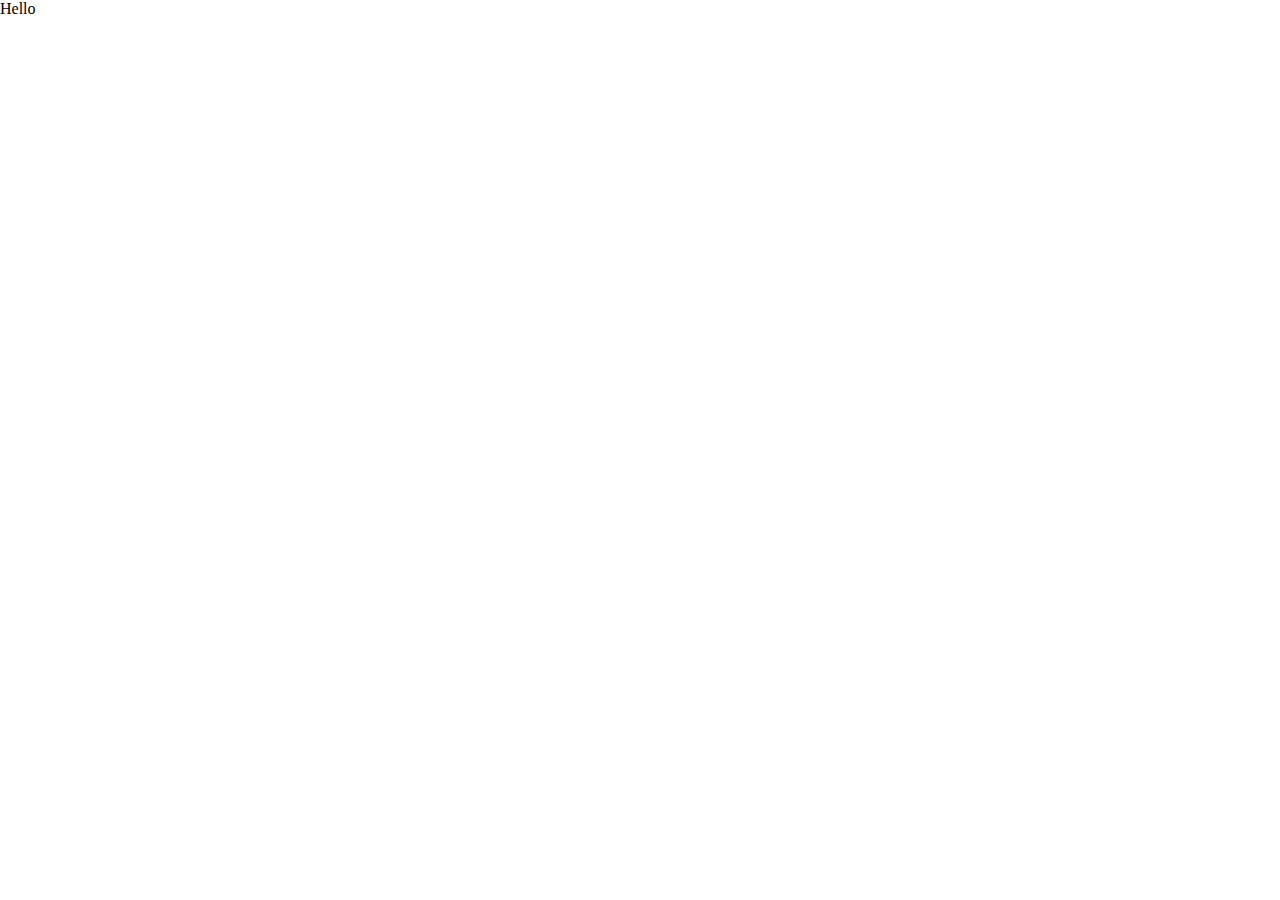
==== HTML/index.html @ b83ea1ef "Khoi tao du an" ====
<!DOCTYPE html>
<html lang="en">
<head>
      <meta charset="UTF-8">
      <meta http-equiv="X-UA-Compatible" content="IE=edge">
      <meta name="viewport" content="width=device-width, initial-scale=1.0">
      <link rel="stylesheet" href="../CSS/styles.css">
      <title>Document</title>
</head>
<body>
      <h1>Hello</h1>
      <script src="../JS/index.js"></script>
</body>
</html>
---- CSS/styles.css ----
*,
*:before,
*:after {
  box-sizing: border-box;
}
* {
  margin: 0;
  padding: 0;
  font: inherit;
}
img,
picture,
svg,
video {
  display: block;
  max-width: 100%;
}
body {
  min-height: 100vh;
}
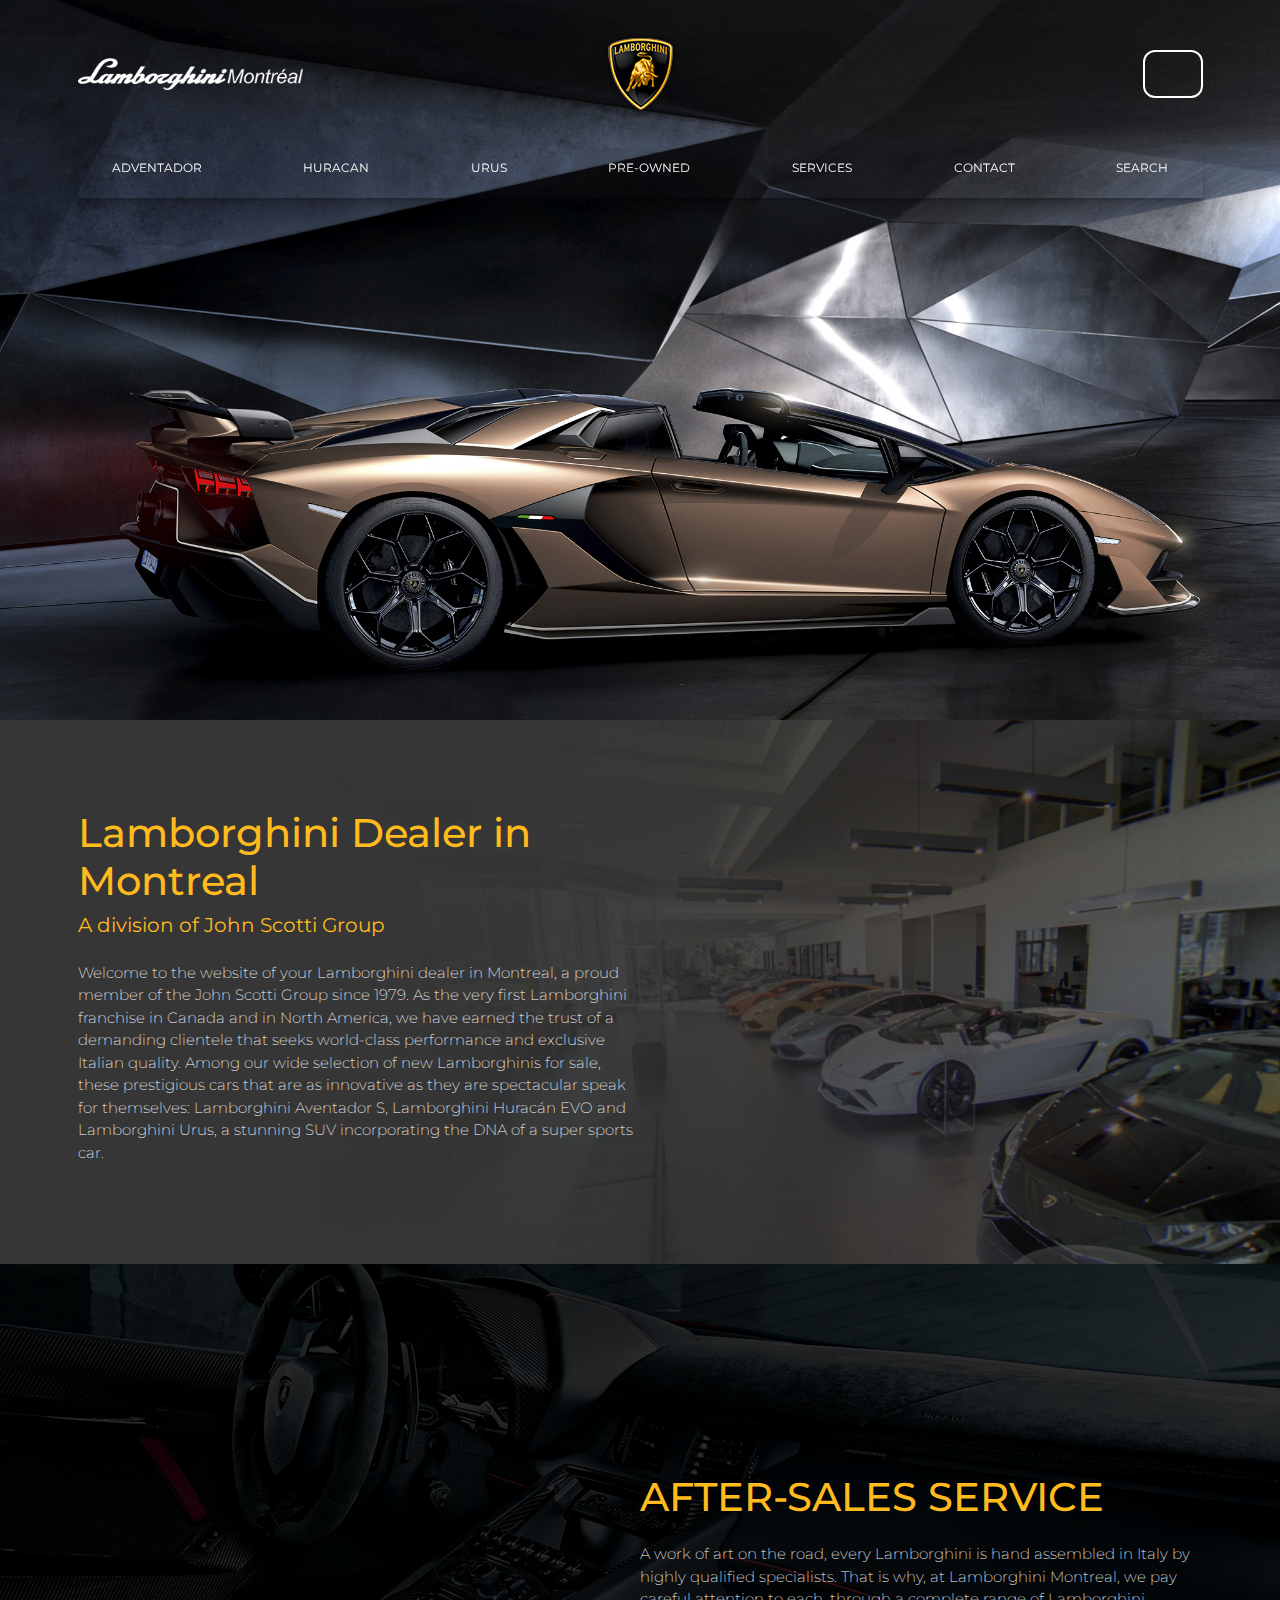
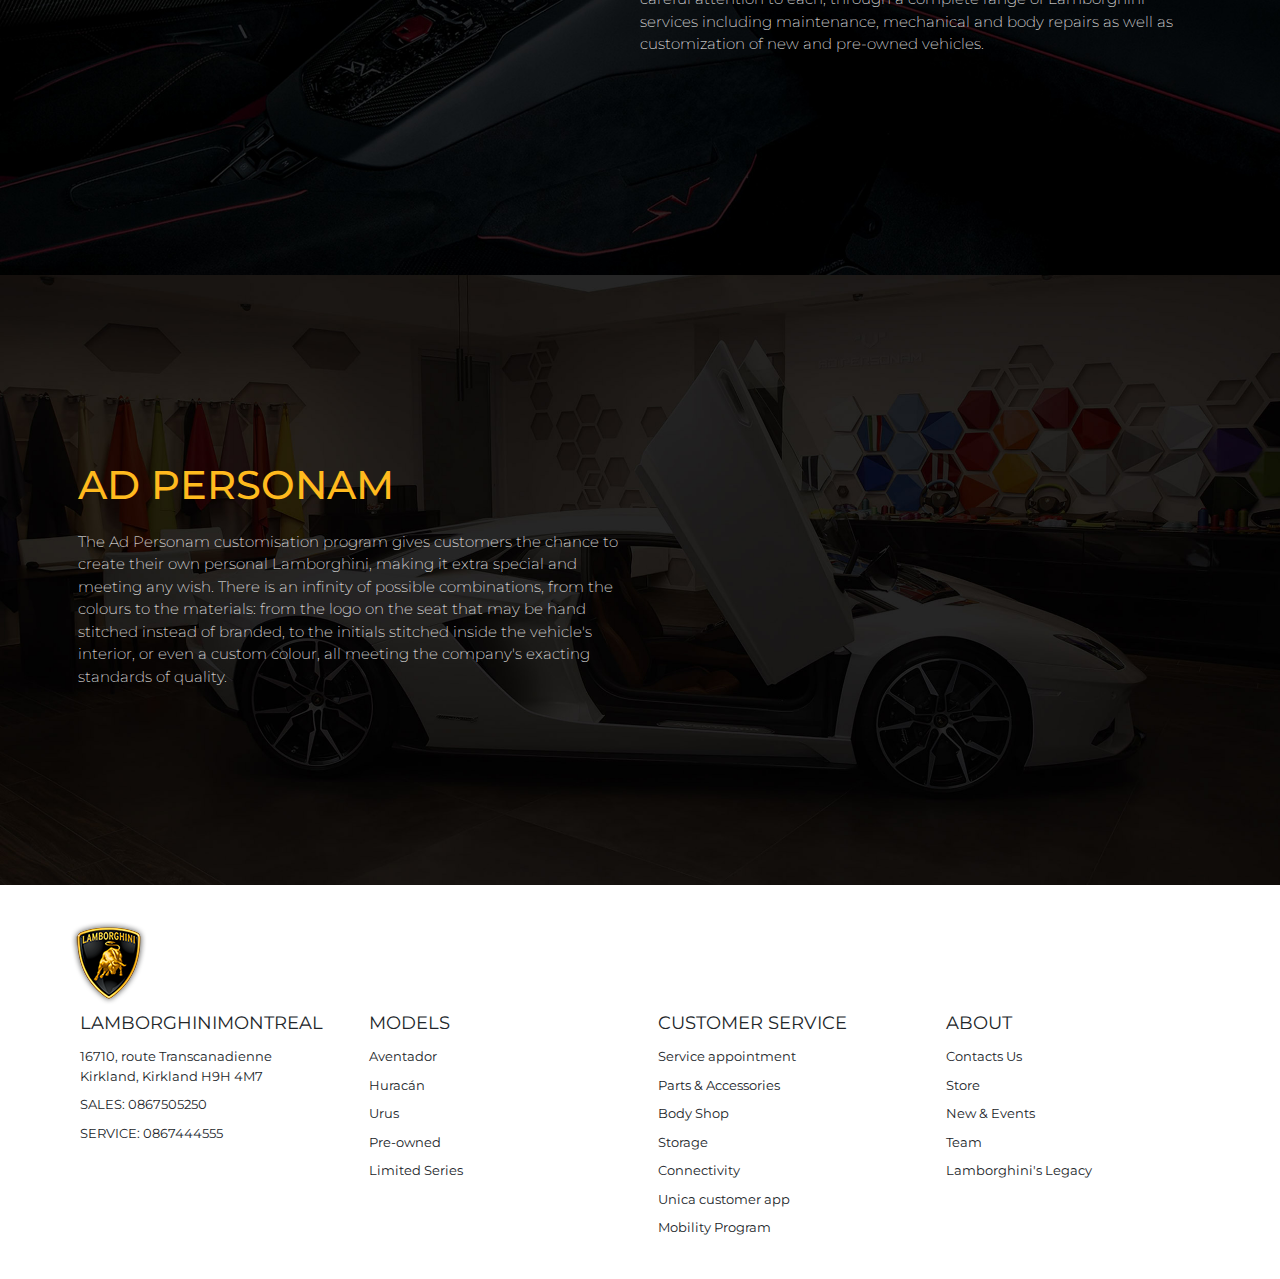
==== commit a7ff4cd6: "home page with navbar responsive for desktop and mobile" ====
--- a/HTML/index.html
+++ b/HTML/index.html
@@ -1,14 +1,239 @@
 <!DOCTYPE html>
 <html lang="en">
+
 <head>
       <meta charset="UTF-8">
       <meta http-equiv="X-UA-Compatible" content="IE=edge">
       <meta name="viewport" content="width=device-width, initial-scale=1.0">
+      <script src="../JS/jquery-3.6.4.min.js"></script>
+      <script src="../JS/bootstrap.min.js"></script>
+      <script src="../JS/bootstrap.js"></script>
+      <link rel="stylesheet" href="../CSS/bootstrap.min.css">
+      <link rel="stylesheet" href="../CSS/bootstrap.css">
+      <link rel="preconnect" href="https://fonts.googleapis.com">
+      <link rel="preconnect" href="https://fonts.gstatic.com" crossorigin>
+      <link rel="stylesheet" href="https://cdnjs.cloudflare.com/ajax/libs/font-awesome/6.4.0/css/all.min.css"
+            integrity="sha512-iecdLmaskl7CVkqkXNQ/ZH/XLlvWZOJyj7Yy7tcenmpD1ypASozpmT/E0iPtmFIB46ZmdtAc9eNBvH0H/ZpiBw=="
+            crossorigin="anonymous" referrerpolicy="no-referrer" />
+      <link href="https://fonts.googleapis.com/css2?family=Montserrat&family=Poppins&display=swap" rel="stylesheet">
       <link rel="stylesheet" href="../CSS/styles.css">
-      <title>Document</title>
+      <link rel="stylesheet" href="../CSS/base.css">
+      <title>CarShop</title>
 </head>
+
 <body>
-      <h1>Hello</h1>
-      <script src="../JS/index.js"></script>
+      <div class="container-fluid">
+            <div class="container-fluid carousel slide carousel-fade" data-bs-ride="carousel" id="banner">
+                  <div class="carousel-inner">
+                        <header id="header" class="container">
+
+                              <div class="header align-items-center">
+                                    <a href="https://www.lamborghinimontreal.com/en/" class="header-logo">
+                                          <img src="../images/logo/lamborghinimontreal_logo.png"
+                                                alt="lamborghini montreal">
+                                    </a>
+                                    <a href="https://www.lamborghinimontreal.com/en/" class="header-logo-brand">
+                                          <img src="../images/logo/logo-brand.png" alt="">
+                                    </a>
+                                    <button class="header-info">
+                                          <a href="tel:0867505250" class="header-info-tel">
+                                                <i class="fa-solid fa-phone"></i>
+                                          </a>
+                                    </button>
+                              </div>
+                              <div class="toggle-button">
+                                    <button class="btn btn-light" type="button" data-bs-toggle="collapse"
+                                          data-bs-target="#collapseExample" aria-expanded="false"
+                                          aria-controls="collapseExample">
+                                          <i class="fa-solid fa-bars"></i>
+                                    </button>
+                              </div>
+                              <nav class="navbar navbar-expand" id="collapseExample">
+                                    <ul class="nav-list">
+                                          <li class="nav-item"><a href="#" class="nav-item-link">adventador</a></li>
+                                          <li class="nav-item"><a href="#" class="nav-item-link">huracan</a></li>
+                                          <li class="nav-item"><a href="#" class="nav-item-link">Urus</a></li>
+                                          <li class="nav-item"><a href="#" class="nav-item-link">pre-owned</a></li>
+                                          <li class="nav-item"><a href="#" class="nav-item-link">services</a>
+                                                <ul class="dropdown">
+                                                      <li class="nav-item"><a href="#"
+                                                                  class="nav-item-link">sub-item</a></li>
+                                                      <li class="nav-item"><a href="#"
+                                                                  class="nav-item-link">sub-item</a></li>
+                                                      <li class="nav-item"><a href="#"
+                                                                  class="nav-item-link">sub-item</a></li>
+                                                      <li class="nav-item"><a href="#"
+                                                                  class="nav-item-link">sub-item</a></li>
+                                                      <li class="nav-item"><a href="#"
+                                                                  class="nav-item-link">sub-item</a></li>
+                                                </ul>
+                                          </li>
+                                          <li class="nav-item"><a href="#" class="nav-item-link">Contact</a>
+                                                <ul class="dropdown">
+                                                      <li class="nav-item"><a href="#"
+                                                                  class="nav-item-link">sub-item</a></li>
+                                                      <li class="nav-item"><a href="#"
+                                                                  class="nav-item-link">sub-item</a></li>
+                                                      <li class="nav-item"><a href="#"
+                                                                  class="nav-item-link">sub-item</a></li>
+                                                </ul>
+                                          </li>
+                                          <li class="nav-item"><a href="#" class="nav-item-link">Search</a></li>
+
+                                    </ul>
+                              </nav>
+                        </header>
+
+                        <div class="carousel-item active " data-bs-interval="2000">
+                              <img src="../images/carousel/2020-Lamborghini-Aventador-SVJ-Roadster-004-1536.jpg" alt=""
+                                    class="carousel-img">
+                        </div>
+                        <div class="carousel-item" data-bs-interval="2000">
+                              <img src="../images/carousel/AventadorLP780-4.png" alt="" class="carousel-img">
+                        </div>
+                        <div class="carousel-item" data-bs-interval="2000">
+                              <img src="../images/carousel/huracan.jpg" alt="" class="carousel-img">
+                        </div>
+                        <div class="carousel-item" data-bs-interval="2000">
+                              <img src="../images/carousel/ultimae_coupe_Compositing_4terzi_00.jpg" alt=""
+                                    class="carousel-img">
+                        </div>
+                        <div class="carousel-item" data-bs-interval="2000">
+                              <img src="../images/carousel/urus_s_family_chooser.jpg" alt="" class="carousel-img">
+                        </div>
+                  </div>
+
+            </div>
+            <div id="content">
+                  <div class="container-fluid ">
+                        <div class="home-content">
+                              <img src="../images/home-bg/home-content-bg.jpg" class="img-fluid" alt="">
+                              <div class="container home__content--left">
+                                    <div class="heading">
+                                          <h2 class="main-heading">Lamborghini Dealer in Montreal</h2>
+                                          <p class="sub-heading">A division of John Scotti Group</p>
+                                    </div>
+                                    <div class="content-detail">
+                                          <p>Welcome to the website of your Lamborghini dealer in Montreal, a proud
+                                                member of the John Scotti Group since 1979. As the very first
+                                                Lamborghini franchise in Canada and in North America, we have earned the
+                                                trust of a demanding clientele that seeks world-class performance and
+                                                exclusive Italian quality. Among our wide selection of new Lamborghinis
+                                                for sale, these prestigious cars that are as innovative as they are
+                                                spectacular speak for themselves: Lamborghini Aventador S, Lamborghini
+                                                Huracán EVO and Lamborghini Urus, a stunning SUV incorporating the DNA
+                                                of a super sports car.</p>
+                                    </div>
+                              </div>
+                        </div>
+                  </div>
+                  <div class="container-fluid ">
+                        <div class="home-content">
+                              <img src="../images/home-bg/featservice-bg.jpg" class="img-fluid" alt="">
+                              <div class="container home__content--right">
+                                    <div class="heading">
+                                          <h2 class="main-heading">AFTER-SALES SERVICE</h2>
+                                          
+                                    </div>
+                                    <div class="content-detail">
+                                          <p>A work of art on the road, every Lamborghini is hand assembled in Italy by highly qualified specialists. That is why, at
+                                          Lamborghini Montreal, we pay careful attention to each, through a complete range of Lamborghini services including
+                                          maintenance, mechanical and body repairs as well as customization of new and pre-owned vehicles.</p>
+                                    </div>
+                              </div>
+                        </div>
+                  </div>
+                  <div class="container-fluid ">
+                        <div class="home-content">
+                              <img src="../images/home-bg/featbuilder-bg.jpg" class="img-fluid" alt="">
+                              <div class="container home__content--left">
+                                    <div class="heading">
+                                          <h2 class="main-heading">AD PERSONAM</h2>
+                                          
+                                    </div>
+                                    <div class="content-detail">
+                                          <p>The Ad Personam customisation program gives customers the chance to create their own personal Lamborghini, making it
+                                          extra special and meeting any wish. There is an infinity of possible combinations, from the colours to the materials:
+                                          from the logo on the seat that may be hand stitched instead of branded, to the initials stitched inside the vehicle's
+                                          interior, or even a custom colour, all meeting the company's exacting standards of quality.</p>
+                                    </div>
+                              </div>
+                        </div>
+                  </div>
+
+                  <footer id="footer" class="container-fluid">
+                        <div class="container">
+                              <div class="footer-logo">
+                                    <img src="../images/logo/logo-brand.png" alt="">
+                              </div>
+                              <div class="row">
+                                    <div class="col-xl-3 col-md-3 col-sm-6">
+                                          <div class="card footer-col" style="width: 100%;">
+                                                <div class="card-header">
+                                                      lamborghinimontreal
+
+                                                </div>
+                                                <ul class="list-group list-group-flush">
+                                                      <li class="list-group-item">16710, route Transcanadienne
+                                                            Kirkland, Kirkland
+                                                            H9H 4M7</li>
+                                                      <li class="list-group-item">SALES: 0867505250</li>
+                                                      <li class="list-group-item">SERVICE: 0867444555</li>
+                                                </ul>
+                                          </div>
+                                    </div>
+                                    <div class="col-xl-3 col-md-3 col-sm-6">
+                                          <div class="card footer-col" style="width: 100%;">
+                                                <div class="card-header">
+                                                      Models
+                                                </div>
+                                                <ul class="list-group list-group-flush">
+                                                      <li class="list-group-item">Aventador</li>
+                                                      <li class="list-group-item">Huracán</li>
+                                                      <li class="list-group-item">Urus</li>
+                                                      <li class="list-group-item">Pre-owned</li>
+                                                      <li class="list-group-item">Limited Series</li>
+                                                </ul>
+                                          </div>
+                                    </div>
+                                    <div class="col-xl-3 col-md-3 col-sm-6">
+                                          <div class="card footer-col" style="width: 100%;">
+                                                <div class="card-header">
+                                                      Customer Service
+                                                </div>
+                                                <ul class="list-group list-group-flush">
+                                                      <li class="list-group-item">Service appointment</li>
+                                                      <li class="list-group-item">Parts & Accessories</li>
+                                                      <li class="list-group-item">Body Shop</li>
+                                                      <li class="list-group-item">Storage</li>
+                                                      <li class="list-group-item">Connectivity</li>
+                                                      <li class="list-group-item">Unica customer app</li>
+                                                      <li class="list-group-item">Mobility Program</li>
+
+                                                </ul>
+                                          </div>
+                                    </div>
+                                    <div class="col-xl-3 col-md-3 col-sm-6">
+                                          <div class="card footer-col" style="width: 100%;">
+                                                <div class="card-header">
+                                                      About
+                                                </div>
+                                                <ul class="list-group list-group-flush">
+                                                      <li class="list-group-item">Contacts Us</li>
+                                                      <li class="list-group-item">Store</li>
+                                                      <li class="list-group-item">New & Events</li>
+                                                      <li class="list-group-item">Team</li>
+                                                      <li class="list-group-item">Lamborghini's Legacy</li>
+
+                                                </ul>
+                                          </div>
+                                    </div>
+                              </div>
+                        </div>
+                  </footer>
+
+            </div>
+            <script src="../JS/index.js"></script>
 </body>
+
 </html>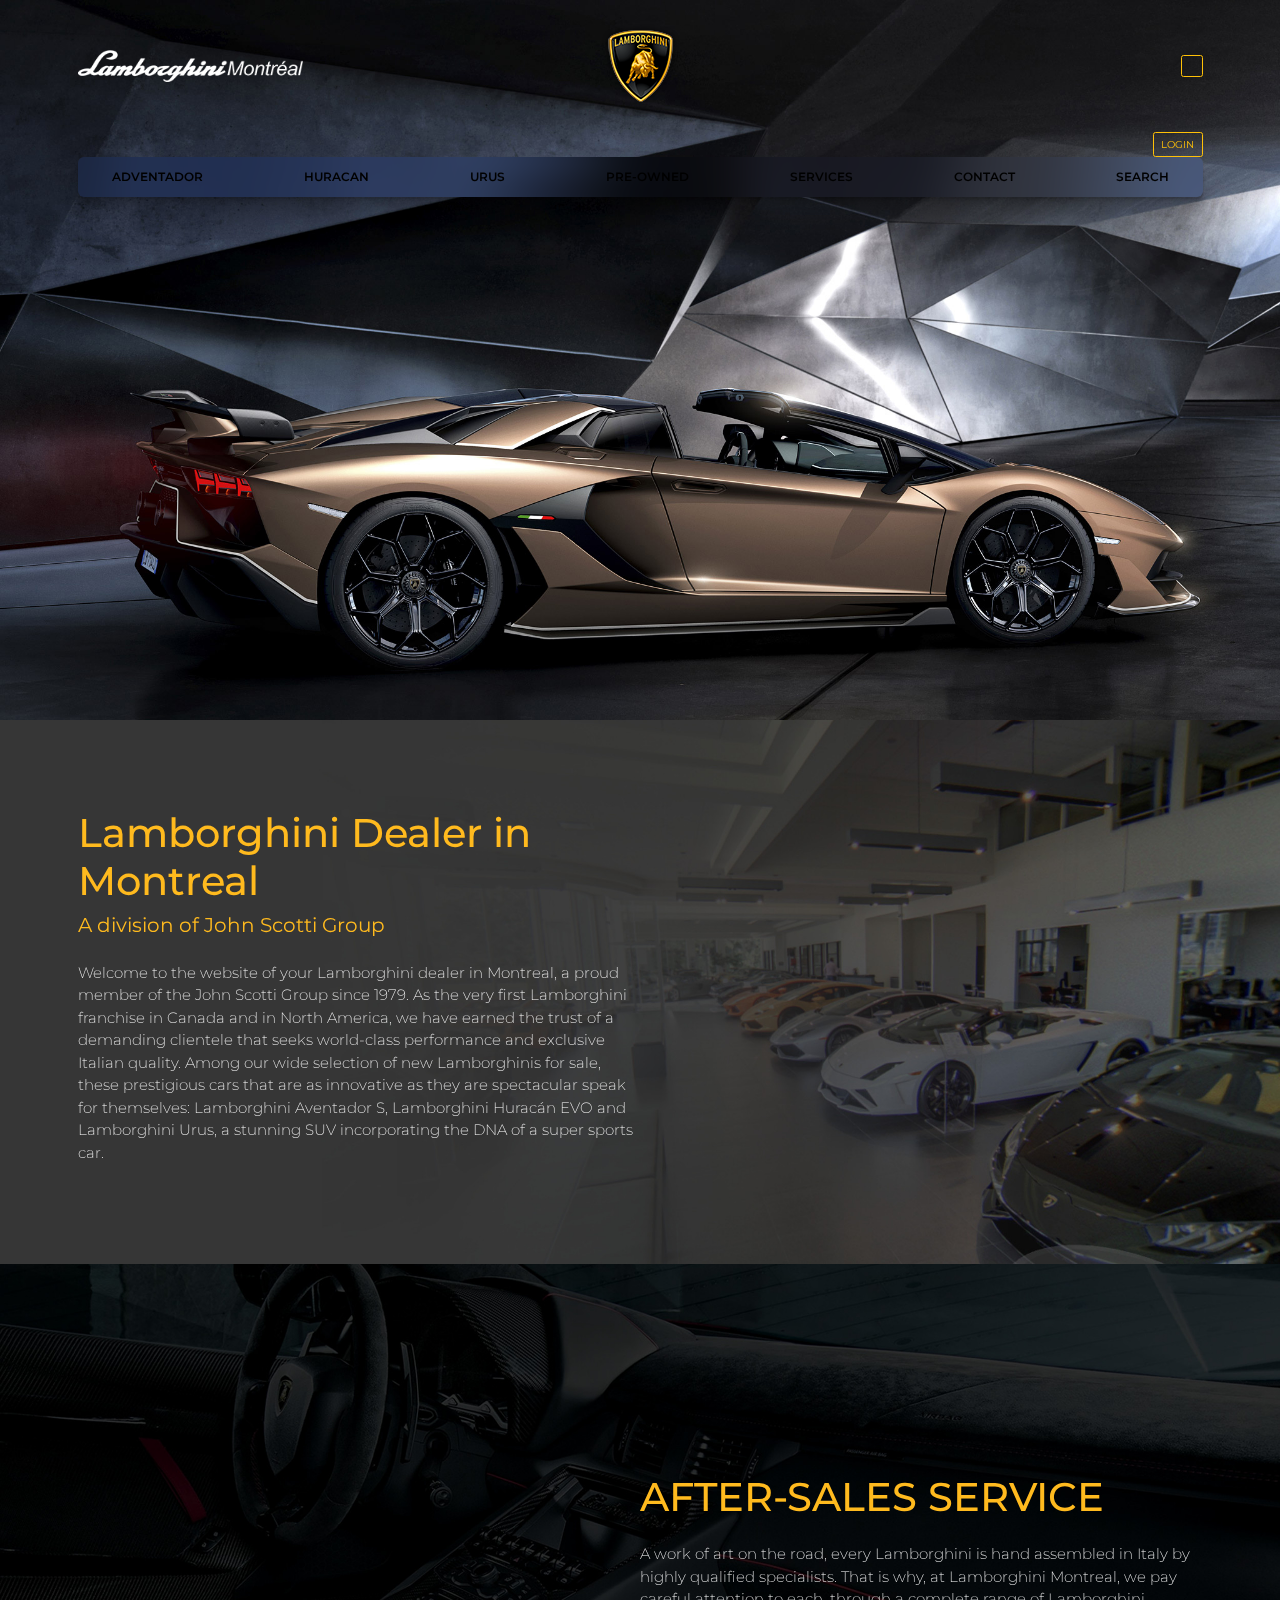
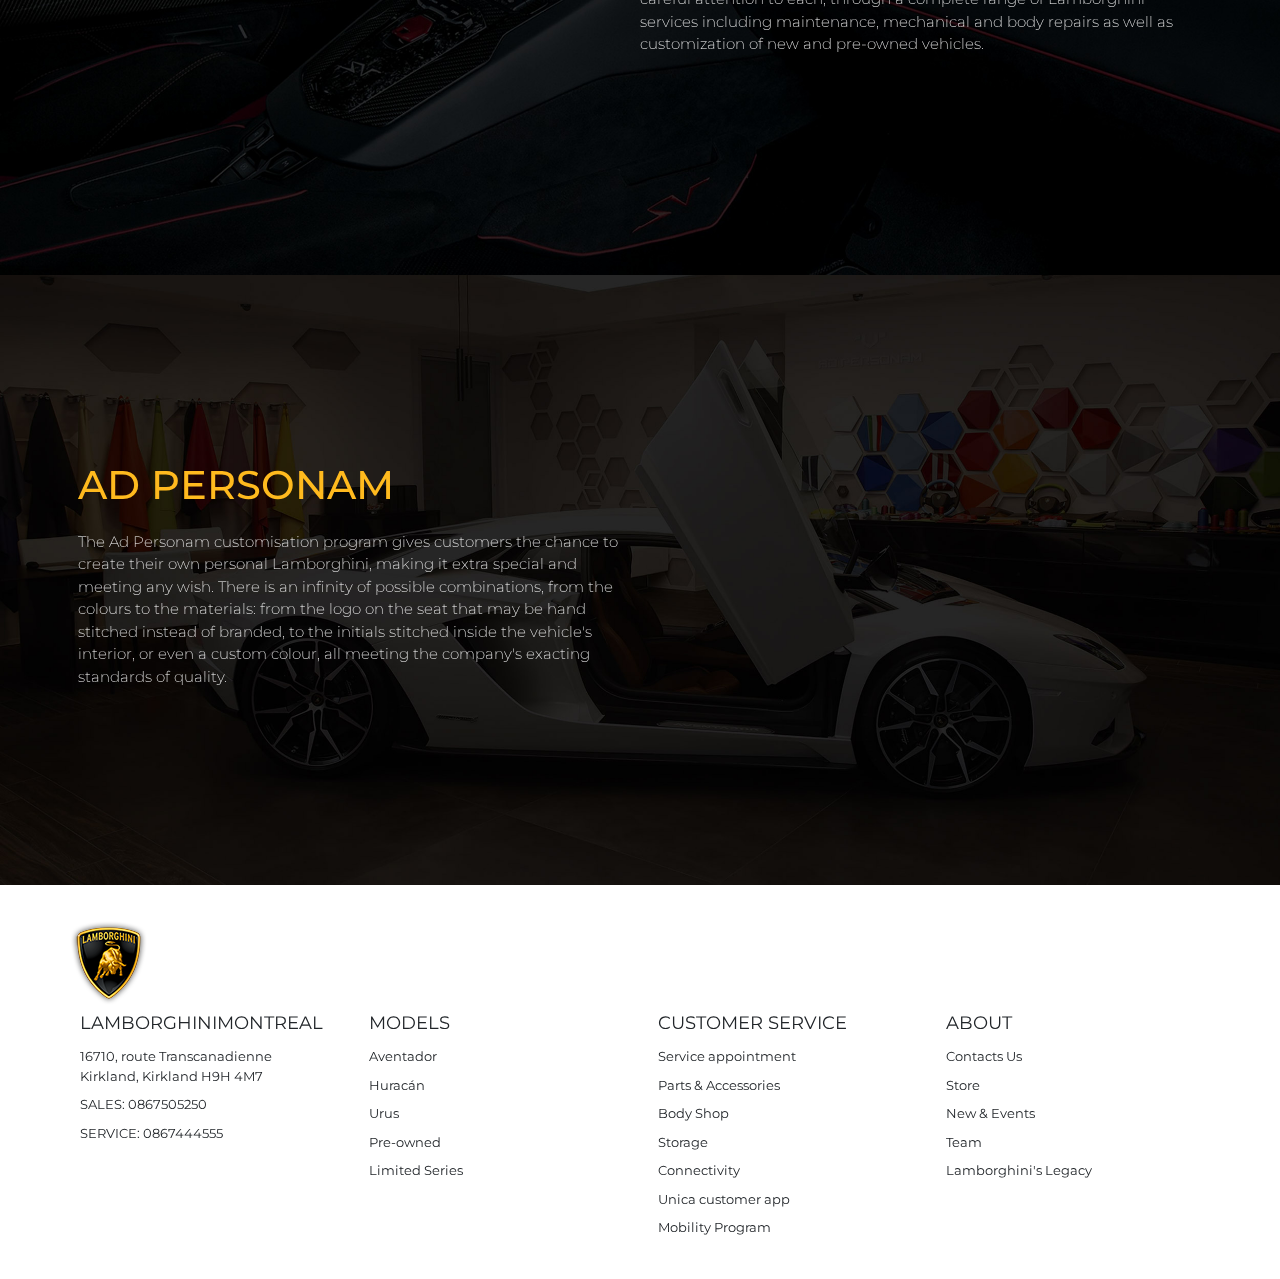
==== commit 12474e76: "responsive and login/signup page" ====
--- a/HTML/index.html
+++ b/HTML/index.html
@@ -16,6 +16,7 @@
             integrity="sha512-iecdLmaskl7CVkqkXNQ/ZH/XLlvWZOJyj7Yy7tcenmpD1ypASozpmT/E0iPtmFIB46ZmdtAc9eNBvH0H/ZpiBw=="
             crossorigin="anonymous" referrerpolicy="no-referrer" />
       <link href="https://fonts.googleapis.com/css2?family=Montserrat&family=Poppins&display=swap" rel="stylesheet">
+      <link rel="shortcut icon" href="../images/logo/logo-brand.png" type="image/x-icon">
       <link rel="stylesheet" href="../CSS/styles.css">
       <link rel="stylesheet" href="../CSS/base.css">
       <title>CarShop</title>
@@ -26,62 +27,66 @@
             <div class="container-fluid carousel slide carousel-fade" data-bs-ride="carousel" id="banner">
                   <div class="carousel-inner">
                         <header id="header" class="container">
-
                               <div class="header align-items-center">
-                                    <a href="https://www.lamborghinimontreal.com/en/" class="header-logo">
+                                    <a href="../HTML/index.html" class="header-logo">
                                           <img src="../images/logo/lamborghinimontreal_logo.png"
                                                 alt="lamborghini montreal">
                                     </a>
-                                    <a href="https://www.lamborghinimontreal.com/en/" class="header-logo-brand">
+                                    <a href="../HTML/index.html" class="header-logo-brand">
                                           <img src="../images/logo/logo-brand.png" alt="">
                                     </a>
-                                    <button class="header-info">
+                                    <button class="header-info btn btn-outline-warning">
                                           <a href="tel:0867505250" class="header-info-tel">
                                                 <i class="fa-solid fa-phone"></i>
                                           </a>
                                     </button>
                               </div>
-                              <div class="toggle-button">
-                                    <button class="btn btn-light" type="button" data-bs-toggle="collapse"
-                                          data-bs-target="#collapseExample" aria-expanded="false"
-                                          aria-controls="collapseExample">
-                                          <i class="fa-solid fa-bars"></i>
-                                    </button>
-                              </div>
-                              <nav class="navbar navbar-expand" id="collapseExample">
-                                    <ul class="nav-list">
-                                          <li class="nav-item"><a href="#" class="nav-item-link">adventador</a></li>
-                                          <li class="nav-item"><a href="#" class="nav-item-link">huracan</a></li>
-                                          <li class="nav-item"><a href="#" class="nav-item-link">Urus</a></li>
-                                          <li class="nav-item"><a href="#" class="nav-item-link">pre-owned</a></li>
-                                          <li class="nav-item"><a href="#" class="nav-item-link">services</a>
-                                                <ul class="dropdown">
-                                                      <li class="nav-item"><a href="#"
-                                                                  class="nav-item-link">sub-item</a></li>
-                                                      <li class="nav-item"><a href="#"
-                                                                  class="nav-item-link">sub-item</a></li>
-                                                      <li class="nav-item"><a href="#"
-                                                                  class="nav-item-link">sub-item</a></li>
-                                                      <li class="nav-item"><a href="#"
-                                                                  class="nav-item-link">sub-item</a></li>
-                                                      <li class="nav-item"><a href="#"
-                                                                  class="nav-item-link">sub-item</a></li>
-                                                </ul>
-                                          </li>
-                                          <li class="nav-item"><a href="#" class="nav-item-link">Contact</a>
-                                                <ul class="dropdown">
-                                                      <li class="nav-item"><a href="#"
-                                                                  class="nav-item-link">sub-item</a></li>
-                                                      <li class="nav-item"><a href="#"
-                                                                  class="nav-item-link">sub-item</a></li>
-                                                      <li class="nav-item"><a href="#"
-                                                                  class="nav-item-link">sub-item</a></li>
-                                                </ul>
-                                          </li>
-                                          <li class="nav-item"><a href="#" class="nav-item-link">Search</a></li>
-
-                                    </ul>
-                              </nav>
+                              <div class="d-flex justify-content-end">
+                                    <button class="btn btn-outline-warning" id="register">LOGIN</button>
+                              </div>
+                              <div class="div">
+                                    <div class="toggle-button">
+                                          <button class="btn btn-light" type="button" data-bs-toggle="collapse"
+                                                data-bs-target="#collapseExample" aria-expanded="false"
+                                                aria-controls="collapseExample">
+                                                <i class="fa-solid fa-bars"></i>
+                                          </button>
+                                    </div>
+                                    <nav class="navbar navbar-expand" id="collapseExample">
+                                          <ul class="nav-list">
+                                                <li class="nav-item"><a href="../HTML/aventador.html" class="nav-item-link">adventador</a></li>
+                                                <li class="nav-item"><a href="../HTML/huracan.html" class="nav-item-link">huracan</a></li>
+                                                <li class="nav-item"><a href="../HTML/urus.html" class="nav-item-link">Urus</a></li>
+                                                <li class="nav-item"><a href="../HTML/products.html" class="nav-item-link">pre-owned</a></li>
+                                                <li class="nav-item"><a href="#" class="nav-item-link">services</a>
+                                                      <ul class="dropdown">
+                                                            <li class="nav-item"><a href="#"
+                                                                        class="nav-item-link">sub-item</a></li>
+                                                            <li class="nav-item"><a href="#"
+                                                                        class="nav-item-link">sub-item</a></li>
+                                                            <li class="nav-item"><a href="#"
+                                                                        class="nav-item-link">sub-item</a></li>
+                                                            <li class="nav-item"><a href="#"
+                                                                        class="nav-item-link">sub-item</a></li>
+                                                            <li class="nav-item"><a href="#"
+                                                                        class="nav-item-link">sub-item</a></li>
+                                                      </ul>
+                                                </li>
+                                                <li class="nav-item"><a href="#" class="nav-item-link">Contact</a>
+                                                      <ul class="dropdown">
+                                                            <li class="nav-item"><a href="#"
+                                                                        class="nav-item-link">sub-item</a></li>
+                                                            <li class="nav-item"><a href="#"
+                                                                        class="nav-item-link">sub-item</a></li>
+                                                            <li class="nav-item"><a href="#"
+                                                                        class="nav-item-link">sub-item</a></li>
+                                                      </ul>
+                                                </li>
+                                                <li class="nav-item"><a href="#" class="nav-item-link">Search</a></li>
+      
+                                          </ul>
+                                    </nav>
+                              </div>
                         </header>
 
                         <div class="carousel-item active " data-bs-interval="2000">
@@ -233,7 +238,8 @@
                   </footer>
 
             </div>
-            <script src="../JS/index.js"></script>
+      </div>
+      <script src="../JS/index.js"></script>
 </body>
 
 </html>--- a/CSS/styles.css
+++ b/CSS/styles.css
@@ -5,7 +5,7 @@
 .header {
   display: grid;
   grid-template-columns: [first] 20% auto [last] 20%;
-  padding: 32px 0;
+  padding: 24px 0;
   position: relative;
 
 }
@@ -17,7 +17,6 @@
   right: 0;
   left: 0;
   z-index: 100;
-  
 }
 
 .header-logo-brand {
@@ -26,15 +25,13 @@
 }
 
 .header-info {
-  width: 60px;
-  height: 48px;
   margin-right: 0;
   position: absolute;
   right: 0;
   background-color: transparent;
-  border: 2px solid var(--color-white-main);
-  border-radius: 12px;
-  font-size: 1.5rem;
+  font-size: 1.5rem;
+  padding: 1rem;
+  transition: all 0.35s ease-out;
 }
 
 .header-info:hover .header-info-tel::before {
@@ -46,7 +43,7 @@
   right: 0;
   color: var(--color-white-main);
   padding: 0 12px;
-  border: 2px solid var(--color-white-main);
+  border: 2px solid var(--color-yellow-main);
   border-radius: 5px;
   font-size: 1.5rem;
 }
@@ -64,18 +61,12 @@
   color: var(--color-white-main);
 }
 
-.header-nav {
-  width: 100%;
-}
-
-.header-nav .nav-link {
-  color: var(--color-white-main);
-  font-size: 1.6rem;
-
-}
 .navbar {
   position: relative;
-  box-shadow: rgba(0, 0, 0, 0.09) 0px 2px 1px, rgba(0, 0, 0, 0.09) 0px 4px 2px, rgba(0, 0, 0, 0.09) 0px 8px 4px, rgba(0, 0, 0, 0.09) 0px 16px 8px, rgba(0, 0, 0, 0.09) 0px 32px 16px; 
+  transition: all 0.35s linear;
+  backdrop-filter: saturate(200%) blur(25px);
+  border-radius: 6px;
+  box-shadow: rgba(0, 0, 0, 0.09) 0px 2px 1px, rgba(0, 0, 0, 0.09) 0px 4px 2px, rgba(0, 0, 0, 0.09) 0px 8px 4px, rgba(0, 0, 0, 0.09) 0px 16px 8px, rgba(0, 0, 0, 0.09) 0px 32px 16px;
 }
 
 .nav-list {
@@ -83,11 +74,13 @@
   width: 100%;
   justify-content: space-between;
   list-style: none;
+  transition: all 0.35s linear;
 }
 
 .navbar ul {
   list-style-type: none;
   padding: 0;
+  margin-bottom: 0;
 }
 
 .dropdown {
@@ -105,33 +98,21 @@
 }
 
 .nav-item-link {
-  color: #fff;
   font-size: 1.2rem;
   text-decoration: none;
   text-transform: uppercase;
+  font-weight: 600;
+  color: #000;
+  transition: all 0.35s ease-out;
 }
 
 .nav-item-link:hover {
   color: var(--color-yellow-main);
 }
-.toggle-button{
+
+.toggle-button {
   display: none;
   background-color: transparent;
-}
-@media (max-width: 768px) {
-  .nav-list {
-    flex-direction: column;
-  }
-
-  .dropdown {
-    position: absolute;
-    top: 0;
-    right: 50%;
-  }
-  .toggle-button{
-    display: inline-block;
-  }
-
 }
 
 /* CONTENT SECTION */
@@ -181,6 +162,106 @@
   left: 50%;
   transform: translate(-50%, -50%);
 }
+
+/* product */
+.inventory-banner {
+  background-color: #ffffff85;
+  color: #000;
+  padding: 5rem 0;
+  /* background: rgba(255, 255, 255, 0.25); */
+}
+
+.inventory-heading-main {
+  font-size: 6rem;
+  font-weight: 800;
+  font-family: 'montserrat';
+}
+
+.inventory-heading-sub {
+  font-size: 3rem;
+  font-weight: 200;
+  font-family: 'montserrat';
+}
+
+#product-list {
+  padding: 3.6rem 0;
+}
+.product-content-card{
+  padding: 12px;
+
+}
+.product-item {
+  padding: 1rem;
+  color: #000033;
+}
+.product-item:hover .product-img{
+  transform: scale(1.01);
+  transition: all 0.35s ease-in-out;
+}
+.product-img{
+  border-radius: 6px;
+}
+.product-price {
+  font-size: 3rem;
+  line-height: 1;
+
+}
+
+.product-name{
+  font-size: 4rem;
+  color: #000;
+  font-family: 'montserrat', sans-serif;
+  text-decoration: none;
+  text-transform: uppercase;
+}
+.product-name-card{
+  text-transform: capitalize;
+  font-weight: 700;
+  font-size: 4rem;
+  font-family: 'montserrat';
+}
+.product-price-card{
+  font-size: 3rem;
+  font-family: 'poppins';
+}
+.product-odo,
+.product-propulsion,
+.product-transmission{
+  font-size: 1.2rem;
+  text-align: center;
+}
+.desc {
+  padding: 3rem 0;
+}
+
+.product-desc {
+  font-size: 2rem;
+}
+
+.product-btn button {
+  font-size: 2rem;
+}
+
+.product-content-detail>.product-btn {
+  position: absolute;
+  bottom: 0;
+  left: 0;
+  right: 0;
+}
+
+.product-content-detail {
+  position: relative;
+  /* height: 350px; */
+}
+.product-svg{
+  width: auto;
+  height: 24px;
+  margin-left: auto;
+  margin-right: auto;
+}
+
+
+/**************************************** footer*********************************/
 
 footer>.container {
   padding: 36px 0;
@@ -213,6 +294,271 @@
   animation: dynamic-border linear 0.3s forwards;
 }
 
+
+
+/* authentication page */
+
+
+
+#auth {
+  overflow: hidden;
+}
+
+#auth video {
+  position: fixed;
+  z-index: -1;
+  top: 0;
+}
+
+@media (min-width:768px) {
+  #video-bg {
+    width: 100%;
+    height: auto;
+  }
+}
+
+@media (max-width:768px) {
+  #video-bg {
+    width: auto;
+    height: 100vh;
+    display: none;
+  }
+
+  .div {
+    position: absolute;
+    top: 74px;
+    width: 100%;
+    overflow: scroll;
+    z-index: 1000;
+  }
+  #register{
+    z-index: 10001;
+  }
+  #auth {
+    background: url("../images/collection/AventadorLP780_mOBILE-2.png") no-repeat center;
+    background-size: cover;
+
+  }
+
+  #auth .login-heading h1 {
+    font-size: 3rem;
+  }
+
+  #login-carousel .carousel-caption {
+    height: 20rem;
+    position: absolute;
+    bottom: 0;
+  }
+
+  #login-carousel .carousel-item img {
+    position: relative;
+  }
+
+  .form-login {
+    margin-right: 12px;
+  }
+
+  #content .home__content--left,
+  #content .home__content--right {
+    display: flex;
+    bottom: 0;
+  }
+
+  #content .home__content--left p,
+  #content .home__content--right p {
+    font-size: 1rem;
+  }
+
+  #content .home__content--left .main-heading,
+  #content .home__content--right .main-heading {
+    font-size: 2rem;
+  }
+
+  /* header */
+
+  .header {
+    padding: 12px 0;
+  }
+
+  .header-logo-brand img {
+    height: 50px;
+  }
+
+  /* navbar - small responsive */
+
+  .nav-list {
+    flex-direction: column;
+  }
+
+  .dropdown {
+    position: absolute;
+    top: 0;
+    right: 50%;
+  }
+
+  .toggle-button {
+    display: inline-block;
+  }
+
+  .toggle-button .btn-light {
+    background-color: transparent;
+    border: 2px solid var(--color-yellow-main);
+  }
+
+  .toggle-button i {
+    color: var(--color-yellow-main);
+  }
+
+  .navbar {
+    overflow: scroll;
+  }
+
+  .navbar .dropdown {
+    border-radius: 6px;
+    overflow: scroll;
+    background-color: #ccc;
+  }
+
+  .navbar .nav-item-link {
+    color: #fff;
+  }
+
+}
+
+@media (max-width: 576px) {
+
+  .header {
+    padding: 12px 0;
+  }
+
+  .header-info {
+    font-size: 1rem;
+    padding: 1rem;
+
+  }
+
+  .header-logo-brand img {
+    height: 50px;
+  }
+
+  .inventory-banner .inventory-heading-main {
+    font-size: 3rem;
+  }
+
+  .inventory-banner .inventory-heading-sub {
+    font-size: 1.2rem;
+  }
+}
+
+@media (max-width: 376px) {
+  .navbar {
+    height: 90px;
+    overflow: scroll;
+  }
+
+  #content .home__content--left,
+  #content .home__content--right {
+    height: 100px;
+  }
+
+  #content .home__content--left p,
+  #content .home__content--right p {
+    height: 100%;
+    overflow: scroll;
+  }
+
+  .form-login #login,
+  .form-login #signup {
+    width: 350px;
+    margin-right: 0;
+    margin-bottom: 12px;
+  }
+}
+
+.login-heading h1 {
+  font-size: 6rem;
+  font-weight: 800;
+  text-transform: uppercase;
+  color: #fff;
+}
+
+#login,
+#signup {
+  height: 700px;
+  width: 400px;
+  background-color: hsla(0, 0%, 100%, 0.6);
+  backdrop-filter: saturate(200%) blur(25px);
+  border-radius: 12px;
+  margin-top: 24px;
+}
+
+#login-carousel .carousel-caption {
+  text-align: left;
+}
+
+.input-item {
+  position: relative;
+}
+
+.input-item input {
+  /* outline: none; */
+  border: none;
+  border-radius: 12px;
+  padding: 15px;
+  font-size: 1.5rem;
+}
+
+.input-item input:valid~label,
+.input-item input:focus~label {
+  transform: translate(12px, -25px);
+  font-size: 1.2rem;
+  font-weight: 700;
+  background-color: hsla(0, 0%, 100%, 0.6);
+  backdrop-filter: saturate(200%) blur(25px);
+  border-radius: 6px;
+  padding: 0 12px;
+}
+
+.input-item input:focus {
+  outline: 1px solid #000;
+  box-shadow: 1px 6px 10px 5px hsla(0, 0%, 100%, 0.6);
+}
+.invalid{
+  outline: 1px solid rgb(255, 37, 37);
+}
+.input-item label {
+  position: absolute;
+  font-size: 1.5rem;
+  top: 1.5rem;
+  left: 1.5rem;
+  transition: 0.2s linear;
+}
+
+#loginbtn {
+  width: 100%;
+  background: rgb(255, 177, 0);
+  font-size: 2rem;
+  padding: 10px;
+  border-radius: 12px;
+  box-shadow: rgba(99, 99, 99, 0.2) 0px 2px 8px 0px;
+}
+
+.create-acc {
+  margin-top: 3rem;
+  font-size: 1.5rem;
+}
+
+.create-acc button {
+  border: 2px solid var(--color-yellow-main);
+  background-color: transparent;
+  border-radius: 6px;
+  padding: 2px;
+}
+
+.save-profile {
+  font-size: 1.5rem;
+}
+
 @keyframes dynamic-border {
   0% {
     width: 0;
--- a/CSS/base.css
+++ b/CSS/base.css
@@ -10,6 +10,7 @@
 }
 html{
   font-size: 62.5%;
+  scroll-behavior: smooth;
 }
 img,
 picture,
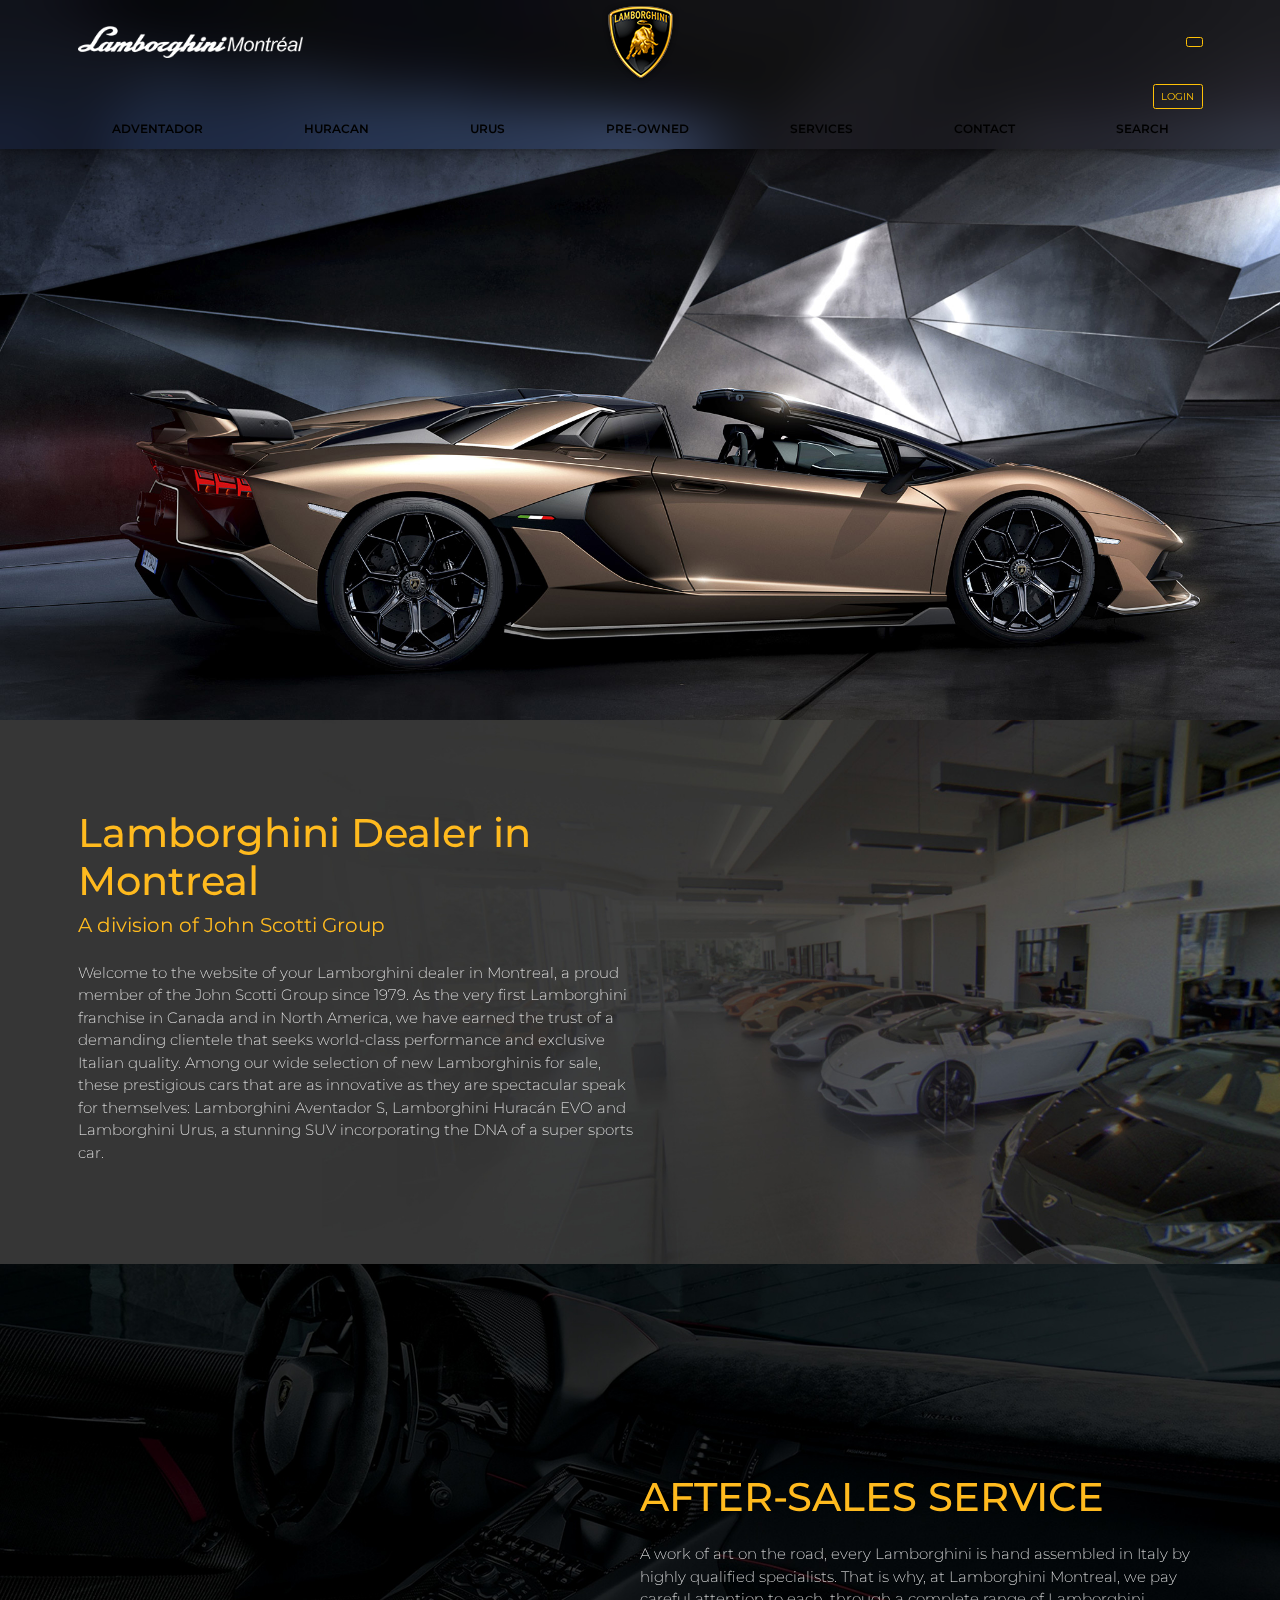
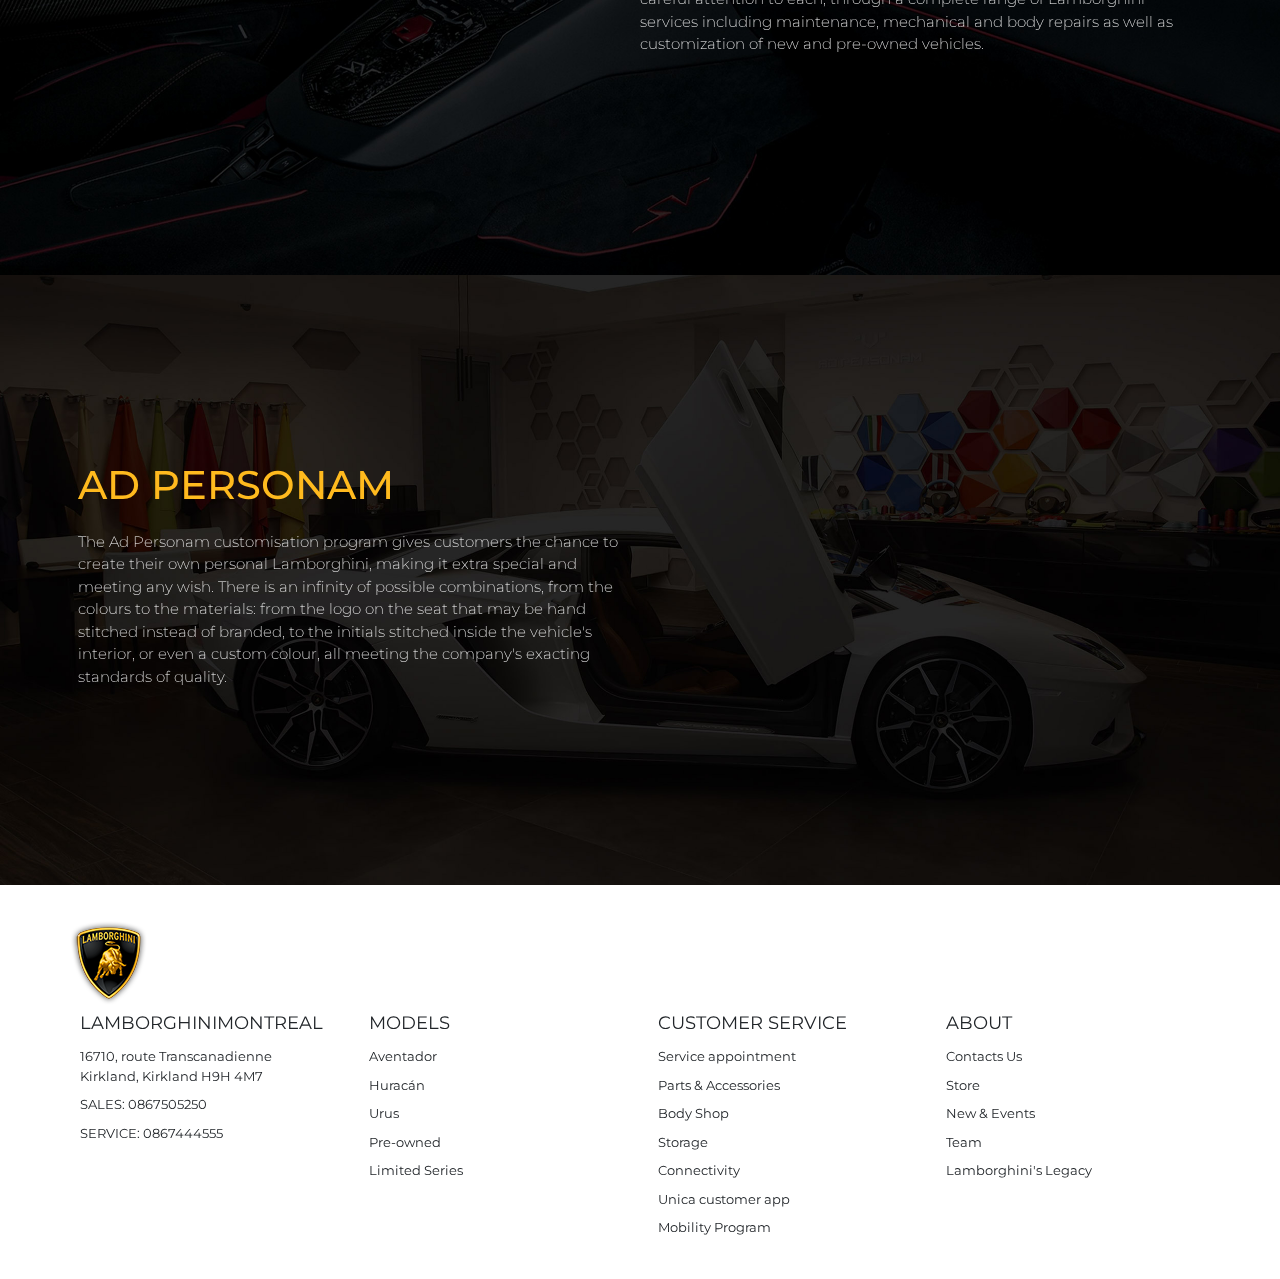
==== commit 0b3764ef: "add source video background login page" ====
--- a/HTML/index.html
+++ b/HTML/index.html
@@ -26,66 +26,67 @@
       <div class="container-fluid">
             <div class="container-fluid carousel slide carousel-fade" data-bs-ride="carousel" id="banner">
                   <div class="carousel-inner">
-                        <header id="header" class="container">
-                              <div class="header align-items-center">
-                                    <a href="../HTML/index.html" class="header-logo">
-                                          <img src="../images/logo/lamborghinimontreal_logo.png"
-                                                alt="lamborghini montreal">
-                                    </a>
-                                    <a href="../HTML/index.html" class="header-logo-brand">
-                                          <img src="../images/logo/logo-brand.png" alt="">
-                                    </a>
-                                    <button class="header-info btn btn-outline-warning">
-                                          <a href="tel:0867505250" class="header-info-tel">
-                                                <i class="fa-solid fa-phone"></i>
+                        <header id="header">
+                              <div class="container">
+                                    <div class="header align-items-center">
+                                          <a href="../HTML/index.html" class="header-logo">
+                                                <img src="../images/logo/lamborghinimontreal_logo.png"
+                                                      alt="lamborghini montreal">
                                           </a>
-                                    </button>
-                              </div>
-                              <div class="d-flex justify-content-end">
-                                    <button class="btn btn-outline-warning" id="register">LOGIN</button>
-                              </div>
-                              <div class="div">
-                                    <div class="toggle-button">
-                                          <button class="btn btn-light" type="button" data-bs-toggle="collapse"
-                                                data-bs-target="#collapseExample" aria-expanded="false"
-                                                aria-controls="collapseExample">
-                                                <i class="fa-solid fa-bars"></i>
+                                          <a href="../HTML/index.html" class="header-logo-brand">
+                                                <img src="../images/logo/logo-brand.png" alt="">
+                                          </a>
+                                          <button class="header-info btn btn-outline-warning">
+                                                <a href="tel:0867505250" class="header-info-tel">
+                                                      <i class="fa-solid fa-phone"></i>
+                                                </a>
                                           </button>
                                     </div>
-                                    <nav class="navbar navbar-expand" id="collapseExample">
-                                          <ul class="nav-list">
-                                                <li class="nav-item"><a href="../HTML/aventador.html" class="nav-item-link">adventador</a></li>
-                                                <li class="nav-item"><a href="../HTML/huracan.html" class="nav-item-link">huracan</a></li>
-                                                <li class="nav-item"><a href="../HTML/urus.html" class="nav-item-link">Urus</a></li>
-                                                <li class="nav-item"><a href="../HTML/products.html" class="nav-item-link">pre-owned</a></li>
-                                                <li class="nav-item"><a href="#" class="nav-item-link">services</a>
-                                                      <ul class="dropdown">
-                                                            <li class="nav-item"><a href="#"
-                                                                        class="nav-item-link">sub-item</a></li>
-                                                            <li class="nav-item"><a href="#"
-                                                                        class="nav-item-link">sub-item</a></li>
-                                                            <li class="nav-item"><a href="#"
-                                                                        class="nav-item-link">sub-item</a></li>
-                                                            <li class="nav-item"><a href="#"
-                                                                        class="nav-item-link">sub-item</a></li>
-                                                            <li class="nav-item"><a href="#"
-                                                                        class="nav-item-link">sub-item</a></li>
-                                                      </ul>
-                                                </li>
-                                                <li class="nav-item"><a href="#" class="nav-item-link">Contact</a>
-                                                      <ul class="dropdown">
-                                                            <li class="nav-item"><a href="#"
-                                                                        class="nav-item-link">sub-item</a></li>
-                                                            <li class="nav-item"><a href="#"
-                                                                        class="nav-item-link">sub-item</a></li>
-                                                            <li class="nav-item"><a href="#"
-                                                                        class="nav-item-link">sub-item</a></li>
-                                                      </ul>
-                                                </li>
-                                                <li class="nav-item"><a href="#" class="nav-item-link">Search</a></li>
-      
-                                          </ul>
-                                    </nav>
+                                    <div class="d-flex justify-content-end">
+                                          <button class="btn btn-outline-warning" id="register">LOGIN</button>
+                                    </div>
+                                    <div class="div">
+                                          <div class="toggle-button">
+                                                <button class="btn btn-light" type="button" data-bs-toggle="collapse"
+                                                      data-bs-target="#collapseExample" aria-expanded="false"
+                                                      aria-controls="collapseExample">
+                                                      <i class="fa-solid fa-bars"></i>
+                                                </button>
+                                          </div>
+                                          <nav class="navbar navbar-expand" id="collapseExample">
+                                                <ul class="nav-list">
+                                                      <li class="nav-item"><a href="../HTML/aventador.html" class="nav-item-link">adventador</a></li>
+                                                      <li class="nav-item"><a href="../HTML/huracan.html" class="nav-item-link">huracan</a></li>
+                                                      <li class="nav-item"><a href="../HTML/urus.html" class="nav-item-link">Urus</a></li>
+                                                      <li class="nav-item"><a href="../HTML/products.html" class="nav-item-link">pre-owned</a></li>
+                                                      <li class="nav-item"><a href="#" class="nav-item-link">services</a>
+                                                            <ul class="dropdown">
+                                                                  <li class="nav-item"><a href="#"
+                                                                              class="nav-item-link">sub-item</a></li>
+                                                                  <li class="nav-item"><a href="#"
+                                                                              class="nav-item-link">sub-item</a></li>
+                                                                  <li class="nav-item"><a href="#"
+                                                                              class="nav-item-link">sub-item</a></li>
+                                                                  <li class="nav-item"><a href="#"
+                                                                              class="nav-item-link">sub-item</a></li>
+                                                                  <li class="nav-item"><a href="#"
+                                                                              class="nav-item-link">sub-item</a></li>
+                                                            </ul>
+                                                      </li>
+                                                      <li class="nav-item"><a href="../HTML/contact.html" class="nav-item-link">Contact</a>
+                                                            <ul class="dropdown">
+                                                                  <li class="nav-item"><a href="#"
+                                                                              class="nav-item-link">sub-item</a></li>
+                                                                  <li class="nav-item"><a href="#"
+                                                                              class="nav-item-link">sub-item</a></li>
+                                                                  <li class="nav-item"><a href="#"
+                                                                              class="nav-item-link">sub-item</a></li>
+                                                            </ul>
+                                                      </li>
+                                                      <li class="nav-item"><a href="#" class="nav-item-link">Search</a></li>
+                                                </ul>
+                                          </nav>
+                                    </div>
                               </div>
                         </header>
 
--- a/CSS/styles.css
+++ b/CSS/styles.css
@@ -5,68 +5,57 @@
 .header {
   display: grid;
   grid-template-columns: [first] 20% auto [last] 20%;
-  padding: 24px 0;
-  position: relative;
-
+  /* padding: 6px 0; */
+ 
 }
 
 #header {
-  background-color: transparent;
-  position: absolute;
+  position: fixed;
   top: 0;
   right: 0;
   left: 0;
   z-index: 100;
-}
-
+  background-color: transparent;
+  backdrop-filter: saturate(200%) blur(25px);
+    box-shadow: rgba(0, 0, 0, 0.09) 0px 2px 1px, rgba(0, 0, 0, 0.09) 0px 4px 2px, rgba(0, 0, 0, 0.09) 0px 8px 4px, rgba(0, 0, 0, 0.09) 0px 16px 8px, rgba(0, 0, 0, 0.09) 0px 32px 16px;
+  
+}
+#header > .container{
+  
+}
 .header-logo-brand {
   text-align: center;
   margin: 0 auto;
 }
 
 .header-info {
-  margin-right: 0;
-  position: absolute;
-  right: 0;
   background-color: transparent;
   font-size: 1.5rem;
-  padding: 1rem;
+  justify-self: end;
   transition: all 0.35s ease-out;
-}
-
+  max-width: fit-content;
+}
+.header-info-tel,
+.header-info-tel:hover{
+  text-decoration: none;
+}
 .header-info:hover .header-info-tel::before {
   content: "0867-505-250";
-  position: absolute;
-  width: 200px;
+   width: 200px;
   text-align: left;
   top: 50px;
   right: 0;
   color: var(--color-white-main);
   padding: 0 12px;
-  border: 2px solid var(--color-yellow-main);
+  border: 2px solid black;
   border-radius: 5px;
   font-size: 1.5rem;
-}
-
-.header-info:hover .header-info-tel::after {
-  content: "";
-  position: absolute;
-  width: 200px;
-  top: 40px;
-  height: 12px;
-  right: 0;
-}
-
-.header-info-tel>i {
-  color: var(--color-white-main);
 }
 
 .navbar {
   position: relative;
   transition: all 0.35s linear;
-  backdrop-filter: saturate(200%) blur(25px);
-  border-radius: 6px;
-  box-shadow: rgba(0, 0, 0, 0.09) 0px 2px 1px, rgba(0, 0, 0, 0.09) 0px 4px 2px, rgba(0, 0, 0, 0.09) 0px 8px 4px, rgba(0, 0, 0, 0.09) 0px 16px 8px, rgba(0, 0, 0, 0.09) 0px 32px 16px;
+  
 }
 
 .nav-list {
@@ -383,7 +372,9 @@
   .header-logo-brand img {
     height: 50px;
   }
-
+  .header-info{
+    height: 36px;
+  }
   /* navbar - small responsive */
 
   .nav-list {
@@ -434,7 +425,6 @@
   .header-info {
     font-size: 1rem;
     padding: 1rem;
-
   }
 
   .header-logo-brand img {
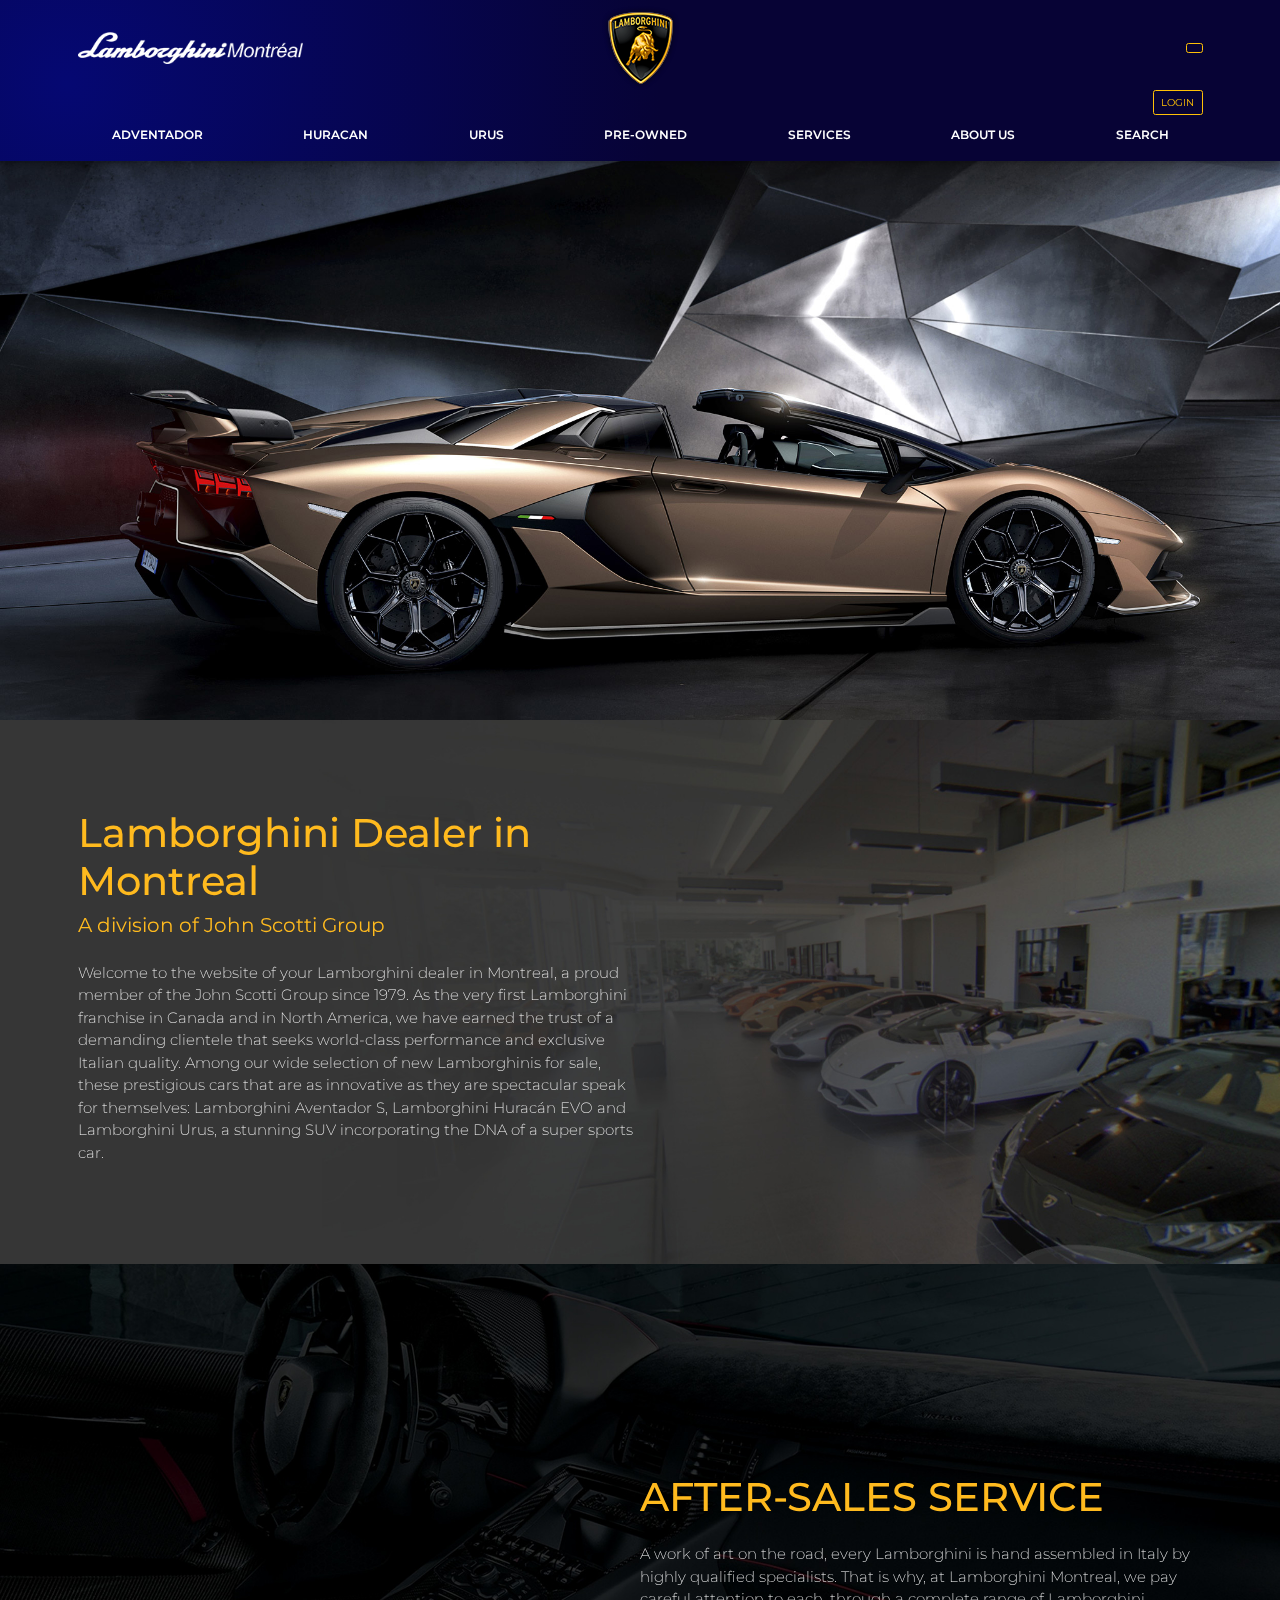
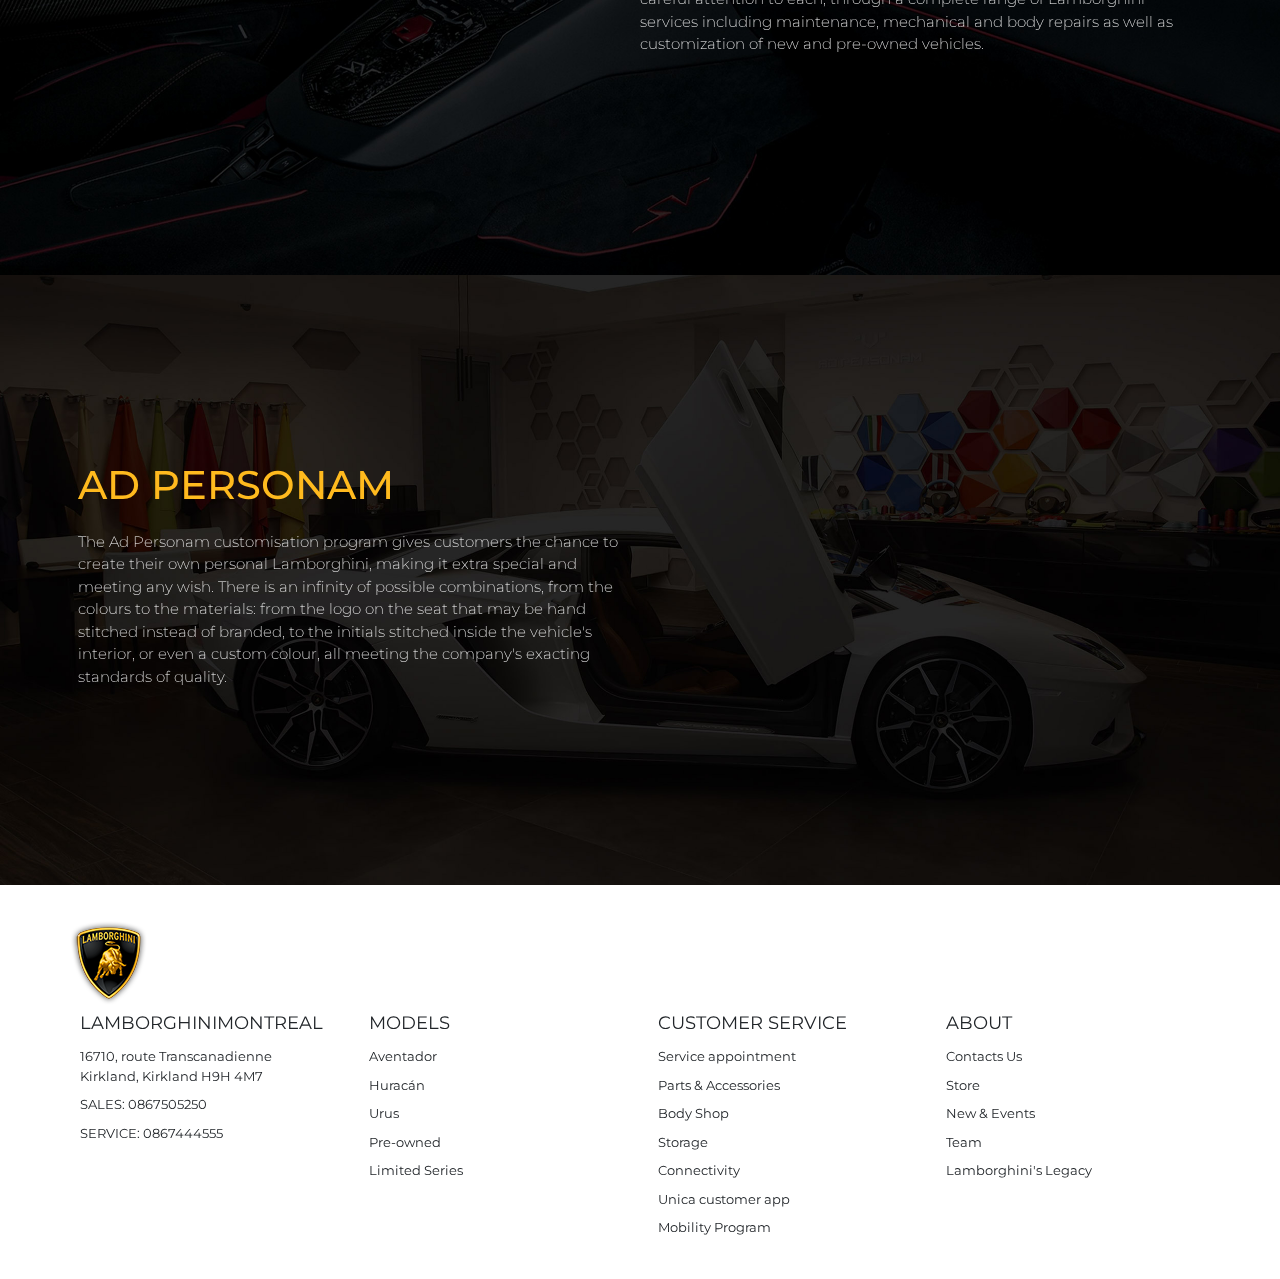
==== commit fa944fe8: "final commit" ====
--- a/HTML/index.html
+++ b/HTML/index.html
@@ -24,71 +24,64 @@
 
 <body>
       <div class="container-fluid">
+            <header id="header">
+                  <div class="container">
+                        <div class="header align-items-center">
+                              <a href="../HTML/index.html" class="header-logo">
+                                    <img src="../images/logo/lamborghinimontreal_logo.png" alt="lamborghini montreal">
+                              </a>
+                              <a href="../HTML/index.html" class="header-logo-brand">
+                                    <img src="../images/logo/logo-brand.png" alt="">
+                              </a>
+                              <button class="header-info btn btn-outline-warning">
+                                    <a href="tel:0867505250" class="header-info-tel">
+                                          <i class="fa-solid fa-phone"></i>
+                                    </a>
+                              </button>
+                        </div>
+                        <div class="d-flex justify-content-end">
+                              <button class="btn btn-outline-warning" id="register">LOGIN</button>
+                        </div>
+                        <div class="div">
+                              <div class="toggle-button">
+                                    <button class="btn btn-light" type="button" id="toggle">
+                                          <i class="fa-solid fa-bars"></i>
+                                    </button>
+                              </div>
+                              <nav class="navbar navbar-expand" id="nav-collapse">
+                                    <ul class="nav-list">
+                                          <li class="nav-item"><a href="../HTML/aventador.html" class="nav-item-link">adventador</a>
+                                          </li>
+                                          <li class="nav-item"><a href="../HTML/huracan.html" class="nav-item-link">huracan</a></li>
+                                          <li class="nav-item"><a href="../HTML/urus.html" class="nav-item-link">Urus</a></li>
+                                          <li class="nav-item"><a href="../HTML/products.html" class="nav-item-link">pre-owned</a>
+                                          </li>
+                                          <li class="nav-item"><a href="../HTML/services.html" class="nav-item-link">services</a>
+                                                <ul class="dropdown">
+                                                      <li class="nav-item"><a href="#" class="nav-item-link">sub-item</a></li>
+                                                      <li class="nav-item"><a href="#" class="nav-item-link">sub-item</a></li>
+                                                      <li class="nav-item"><a href="#" class="nav-item-link">sub-item</a></li>
+                                                      <li class="nav-item"><a href="#" class="nav-item-link">sub-item</a></li>
+                                                      <li class="nav-item"><a href="#" class="nav-item-link">sub-item</a></li>
+                                                </ul>
+                                          </li>
+                                          <li class="nav-item"><a href="../HTML/contact.html" class="nav-item-link">About us</a>
+                                                <ul class="dropdown">
+                                                      <li class="nav-item"><a href="#contact" class="nav-item-link">Contact us</a>
+                                                      </li>
+                                                      <li class="nav-item"><a href="#" class="nav-item-link">Our team</a></li>
+                                                </ul>
+                                          </li>
+                                          <li class="nav-item"><a href="#" class="nav-item-link">Search</a>
+                                          </li>
+                                    </ul>
+                              </nav>
+                        </div>
+                  </div>
+            </header>
             <div class="container-fluid carousel slide carousel-fade" data-bs-ride="carousel" id="banner">
                   <div class="carousel-inner">
-                        <header id="header">
-                              <div class="container">
-                                    <div class="header align-items-center">
-                                          <a href="../HTML/index.html" class="header-logo">
-                                                <img src="../images/logo/lamborghinimontreal_logo.png"
-                                                      alt="lamborghini montreal">
-                                          </a>
-                                          <a href="../HTML/index.html" class="header-logo-brand">
-                                                <img src="../images/logo/logo-brand.png" alt="">
-                                          </a>
-                                          <button class="header-info btn btn-outline-warning">
-                                                <a href="tel:0867505250" class="header-info-tel">
-                                                      <i class="fa-solid fa-phone"></i>
-                                                </a>
-                                          </button>
-                                    </div>
-                                    <div class="d-flex justify-content-end">
-                                          <button class="btn btn-outline-warning" id="register">LOGIN</button>
-                                    </div>
-                                    <div class="div">
-                                          <div class="toggle-button">
-                                                <button class="btn btn-light" type="button" data-bs-toggle="collapse"
-                                                      data-bs-target="#collapseExample" aria-expanded="false"
-                                                      aria-controls="collapseExample">
-                                                      <i class="fa-solid fa-bars"></i>
-                                                </button>
-                                          </div>
-                                          <nav class="navbar navbar-expand" id="collapseExample">
-                                                <ul class="nav-list">
-                                                      <li class="nav-item"><a href="../HTML/aventador.html" class="nav-item-link">adventador</a></li>
-                                                      <li class="nav-item"><a href="../HTML/huracan.html" class="nav-item-link">huracan</a></li>
-                                                      <li class="nav-item"><a href="../HTML/urus.html" class="nav-item-link">Urus</a></li>
-                                                      <li class="nav-item"><a href="../HTML/products.html" class="nav-item-link">pre-owned</a></li>
-                                                      <li class="nav-item"><a href="#" class="nav-item-link">services</a>
-                                                            <ul class="dropdown">
-                                                                  <li class="nav-item"><a href="#"
-                                                                              class="nav-item-link">sub-item</a></li>
-                                                                  <li class="nav-item"><a href="#"
-                                                                              class="nav-item-link">sub-item</a></li>
-                                                                  <li class="nav-item"><a href="#"
-                                                                              class="nav-item-link">sub-item</a></li>
-                                                                  <li class="nav-item"><a href="#"
-                                                                              class="nav-item-link">sub-item</a></li>
-                                                                  <li class="nav-item"><a href="#"
-                                                                              class="nav-item-link">sub-item</a></li>
-                                                            </ul>
-                                                      </li>
-                                                      <li class="nav-item"><a href="../HTML/contact.html" class="nav-item-link">Contact</a>
-                                                            <ul class="dropdown">
-                                                                  <li class="nav-item"><a href="#"
-                                                                              class="nav-item-link">sub-item</a></li>
-                                                                  <li class="nav-item"><a href="#"
-                                                                              class="nav-item-link">sub-item</a></li>
-                                                                  <li class="nav-item"><a href="#"
-                                                                              class="nav-item-link">sub-item</a></li>
-                                                            </ul>
-                                                      </li>
-                                                      <li class="nav-item"><a href="#" class="nav-item-link">Search</a></li>
-                                                </ul>
-                                          </nav>
-                                    </div>
-                              </div>
-                        </header>
+                        
 
                         <div class="carousel-item active " data-bs-interval="2000">
                               <img src="../images/carousel/2020-Lamborghini-Aventador-SVJ-Roadster-004-1536.jpg" alt=""
@@ -139,12 +132,15 @@
                               <div class="container home__content--right">
                                     <div class="heading">
                                           <h2 class="main-heading">AFTER-SALES SERVICE</h2>
-                                          
+
                                     </div>
                                     <div class="content-detail">
-                                          <p>A work of art on the road, every Lamborghini is hand assembled in Italy by highly qualified specialists. That is why, at
-                                          Lamborghini Montreal, we pay careful attention to each, through a complete range of Lamborghini services including
-                                          maintenance, mechanical and body repairs as well as customization of new and pre-owned vehicles.</p>
+                                          <p>A work of art on the road, every Lamborghini is hand assembled in Italy by
+                                                highly qualified specialists. That is why, at
+                                                Lamborghini Montreal, we pay careful attention to each, through a
+                                                complete range of Lamborghini services including
+                                                maintenance, mechanical and body repairs as well as customization of new
+                                                and pre-owned vehicles.</p>
                                     </div>
                               </div>
                         </div>
@@ -155,13 +151,17 @@
                               <div class="container home__content--left">
                                     <div class="heading">
                                           <h2 class="main-heading">AD PERSONAM</h2>
-                                          
+
                                     </div>
                                     <div class="content-detail">
-                                          <p>The Ad Personam customisation program gives customers the chance to create their own personal Lamborghini, making it
-                                          extra special and meeting any wish. There is an infinity of possible combinations, from the colours to the materials:
-                                          from the logo on the seat that may be hand stitched instead of branded, to the initials stitched inside the vehicle's
-                                          interior, or even a custom colour, all meeting the company's exacting standards of quality.</p>
+                                          <p>The Ad Personam customisation program gives customers the chance to create
+                                                their own personal Lamborghini, making it
+                                                extra special and meeting any wish. There is an infinity of possible
+                                                combinations, from the colours to the materials:
+                                                from the logo on the seat that may be hand stitched instead of branded,
+                                                to the initials stitched inside the vehicle's
+                                                interior, or even a custom colour, all meeting the company's exacting
+                                                standards of quality.</p>
                                     </div>
                               </div>
                         </div>
--- a/CSS/styles.css
+++ b/CSS/styles.css
@@ -15,14 +15,13 @@
   right: 0;
   left: 0;
   z-index: 100;
-  background-color: transparent;
+  padding: 6px 0;
+  /* background-color: transparent; */
+  background-image: radial-gradient(circle 610px at 5.2% 51.6%, rgba(5, 8, 114, 1) 0%, rgba(7, 3, 53, 1) 97.5%);
   backdrop-filter: saturate(200%) blur(25px);
     box-shadow: rgba(0, 0, 0, 0.09) 0px 2px 1px, rgba(0, 0, 0, 0.09) 0px 4px 2px, rgba(0, 0, 0, 0.09) 0px 8px 4px, rgba(0, 0, 0, 0.09) 0px 16px 8px, rgba(0, 0, 0, 0.09) 0px 32px 16px;
-  
-}
-#header > .container{
-  
-}
+}
+
 .header-logo-brand {
   text-align: center;
   margin: 0 auto;
@@ -64,6 +63,7 @@
   justify-content: space-between;
   list-style: none;
   transition: all 0.35s linear;
+  position: relative;
 }
 
 .navbar ul {
@@ -75,7 +75,9 @@
 .dropdown {
   display: none;
 }
-
+.dropdown > .nav-item{
+  padding: 4px 8px;
+}
 .nav-item:hover>.dropdown {
   display: block;
 }
@@ -91,7 +93,7 @@
   text-decoration: none;
   text-transform: uppercase;
   font-weight: 600;
-  color: #000;
+  color: #ffffff;
   transition: all 0.35s ease-out;
 }
 
@@ -193,11 +195,30 @@
 .product-price {
   font-size: 3rem;
   line-height: 1;
-
-}
-
+  border-bottom: 1px solid #000033;
+}
+.product-spec-list{
+  padding: 24px 0;
+}
+.product-spec{
+  display: flex;
+  justify-content: space-between;
+  align-items: flex-end;
+  margin: 6px 0;
+  color: #000033;
+}
+.product-spec >p{
+  font-size: 1.5rem;
+
+}
+.product-spec .product-svg,
+.product-spec p{
+  margin: 0;
+  padding: 0;
+}
 .product-name{
   font-size: 4rem;
+  font-weight: 700;
   color: #000;
   font-family: 'montserrat', sans-serif;
   text-decoration: none;
@@ -221,10 +242,13 @@
 }
 .desc {
   padding: 3rem 0;
+  margin: auto;
+  text-align: justify;
 }
 
 .product-desc {
   font-size: 2rem;
+  margin: 0;
 }
 
 .product-btn button {
@@ -241,6 +265,7 @@
 .product-content-detail {
   position: relative;
   /* height: 350px; */
+  color: #000033;
 }
 .product-svg{
   width: auto;
@@ -251,7 +276,6 @@
 
 
 /**************************************** footer*********************************/
-
 footer>.container {
   padding: 36px 0;
 }
@@ -299,6 +323,15 @@
   top: 0;
 }
 
+@media (max-width: 992px) and (min-width: 768px) {
+  .nav-item {
+    padding: 18px 6px;
+  }
+  .product-name-card{
+    font-size: 2.5rem;
+  }
+}
+
 @media (min-width:768px) {
   #video-bg {
     width: 100%;
@@ -307,6 +340,9 @@
 }
 
 @media (max-width:768px) {
+    #banner {
+        margin-top: 105px;
+      }
   #video-bg {
     width: auto;
     height: 100vh;
@@ -315,16 +351,16 @@
 
   .div {
     position: absolute;
-    top: 74px;
+    top: 79px;
     width: 100%;
-    overflow: scroll;
     z-index: 1000;
   }
+
   #register{
     z-index: 10001;
   }
   #auth {
-    background: url("../images/collection/AventadorLP780_mOBILE-2.png") no-repeat center;
+    background: url("../images/home-bg/contact_us_hero_01_m.webp") no-repeat center;
     background-size: cover;
 
   }
@@ -379,12 +415,15 @@
 
   .nav-list {
     flex-direction: column;
+    justify-content: end;
+    border-radius: 0 0 6px 6px;
+    background-image: linear-gradient(111.4deg, rgba(7, 7, 9, 1) 6.5%, rgba(27, 24, 113, 1) 93.2%);
   }
 
   .dropdown {
     position: absolute;
     top: 0;
-    right: 50%;
+    left: 150px;
   }
 
   .toggle-button {
@@ -400,20 +439,24 @@
     color: var(--color-yellow-main);
   }
 
-  .navbar {
-    overflow: scroll;
-  }
-
   .navbar .dropdown {
     border-radius: 6px;
     overflow: scroll;
-    background-color: #ccc;
+    background-color: transparent;
   }
 
   .navbar .nav-item-link {
     color: #fff;
   }
-
+    .product-content-detail{
+      height: 490px;
+    }
+    .product-name{
+      font-size: 3rem;
+    }
+        .product-name-card {
+          font-size: 2.5rem;
+        }
 }
 
 @media (max-width: 576px) {
@@ -430,7 +473,9 @@
   .header-logo-brand img {
     height: 50px;
   }
-
+  .inventory-banner{
+    padding: 24px 12px;
+  }
   .inventory-banner .inventory-heading-main {
     font-size: 3rem;
   }
@@ -438,11 +483,19 @@
   .inventory-banner .inventory-heading-sub {
     font-size: 1.2rem;
   }
+  .product-detail-item{
+    padding: 0 12px;
+  }
+    .product-detail-item .product-desc{
+      font-size: 1.2rem;
+    }
+        .product-name-card {
+          font-size: 2rem;
+        }
 }
 
 @media (max-width: 376px) {
   .navbar {
-    height: 90px;
     overflow: scroll;
   }
 
@@ -476,6 +529,9 @@
 #signup {
   height: 700px;
   width: 400px;
+  color: #000033;
+  font-weight: 500;
+  font-family: 'poppins';
   background-color: hsla(0, 0%, 100%, 0.6);
   backdrop-filter: saturate(200%) blur(25px);
   border-radius: 12px;
@@ -516,6 +572,9 @@
 .invalid{
   outline: 1px solid rgb(255, 37, 37);
 }
+.success{
+  outline: 1px solid rgb(0, 215, 0);
+}
 .input-item label {
   position: absolute;
   font-size: 1.5rem;
@@ -524,7 +583,8 @@
   transition: 0.2s linear;
 }
 
-#loginbtn {
+#loginbtn ,
+#signupbtn{
   width: 100%;
   background: rgb(255, 177, 0);
   font-size: 2rem;
@@ -549,6 +609,14 @@
   font-size: 1.5rem;
 }
 
+.contact-heading{
+  padding: 2rem 0;
+
+}
+.contact-form{
+  color: #000033;
+}
+
 @keyframes dynamic-border {
   0% {
     width: 0;
